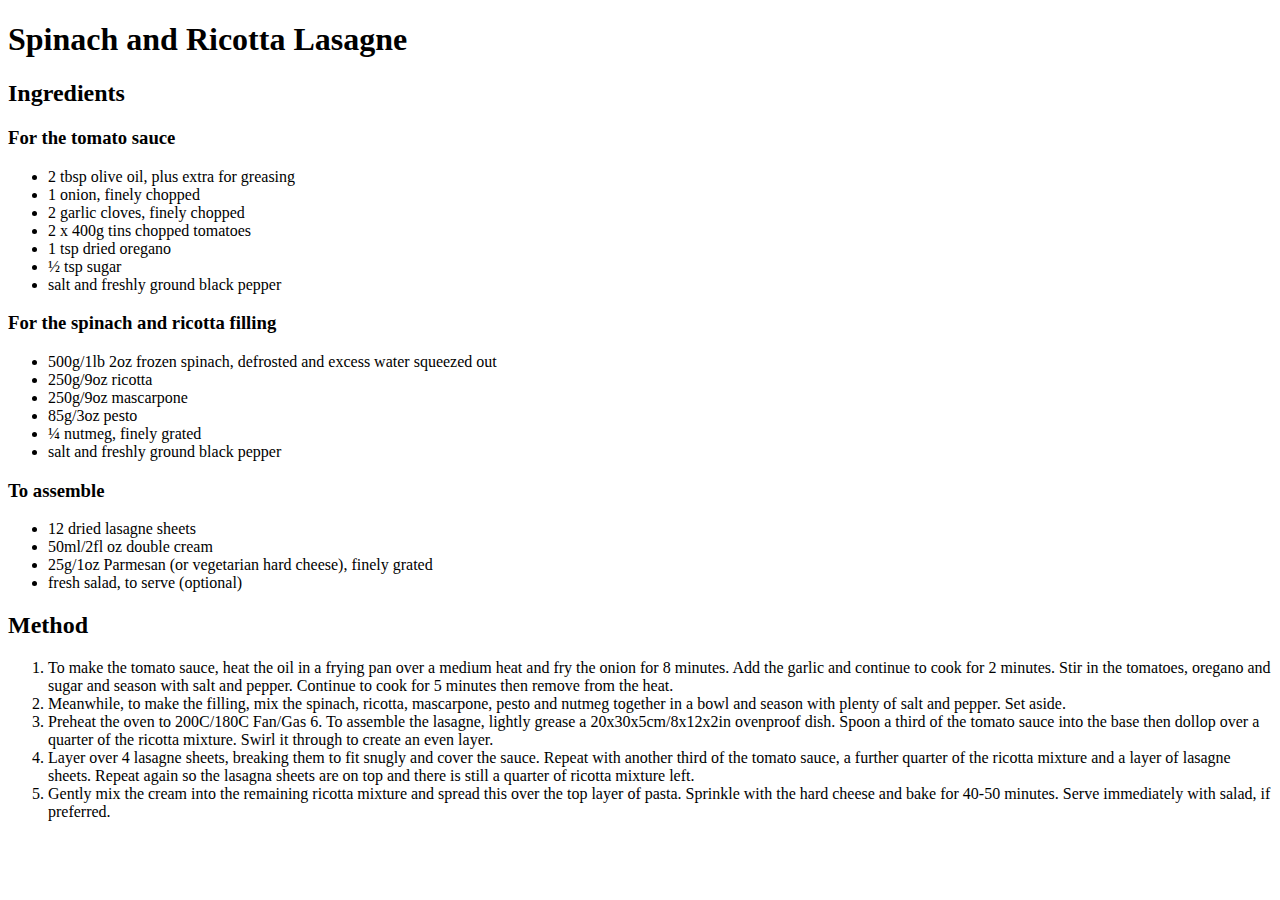
==== recipes/lasagna.html @ b8bc2172 "Add recipes folder and lassgna recipe" ====
<!DOCTYPE html>
<html lang="en">
<head>
    <meta charset="UTF-8">
    <meta name="viewport" content="width=device-width, initial-scale=1.0">
    <title>Document</title>
</head>
<body>
    <h1>Spinach and Ricotta Lasagne</h1>

    <h2>Ingredients</h2>

    <h3>For the tomato sauce</h3>
    <ul>
        <li>2 tbsp olive oil, plus extra for greasing</li>
        <li>1 onion, finely chopped</li>
        <li>2 garlic cloves, finely chopped</li>
        <li>2 x 400g tins chopped tomatoes</li>
        <li>1 tsp dried oregano</li>
        <li>½ tsp sugar</li>
        <li>salt and freshly ground black pepper</li>
    </ul>

    <h3>For the spinach and ricotta filling</h3>
    <ul>
        <li>500g/1lb 2oz frozen spinach, defrosted and excess water squeezed out</li>
        <li>250g/9oz ricotta</li>
        <li>250g/9oz mascarpone</li>
        <li>85g/3oz pesto</li>
        <li>¼ nutmeg, finely grated</li>
        <li>salt and freshly ground black pepper</li>
    </ul>

    <h3>To assemble</h3>
    <ul>
        <li>12 dried lasagne sheets</li>
        <li>50ml/2fl oz double cream</li>
        <li>25g/1oz Parmesan (or vegetarian hard cheese), finely grated</li>
        <li>fresh salad, to serve (optional)</li>
    </ul>
    
    <h2>Method</h2>
    <ol>
        <li>To make the tomato sauce, heat the oil in a frying pan over a medium heat and fry the onion for 8 minutes. Add the garlic and continue to cook for 2 minutes. Stir in the tomatoes, oregano and sugar and season with salt and pepper. Continue to cook for 5 minutes then remove from the heat.</li>
        <li>Meanwhile, to make the filling, mix the spinach, ricotta, mascarpone, pesto and nutmeg together in a bowl and season with plenty of salt and pepper. Set aside.</li>
        <li>Preheat the oven to 200C/180C Fan/Gas 6. To assemble the lasagne, lightly grease a 20x30x5cm/8x12x2in ovenproof dish. Spoon a third of the tomato sauce into the base then dollop over a quarter of the ricotta mixture. Swirl it through to create an even layer.</li>
        <li>Layer over 4 lasagne sheets, breaking them to fit snugly and cover the sauce. Repeat with another third of the tomato sauce, a further quarter of the ricotta mixture and a layer of lasagne sheets. Repeat again so the lasagna sheets are on top and there is still a quarter of ricotta mixture left.</li>
        <li>Gently mix the cream into the remaining ricotta mixture and spread this over the top layer of pasta. Sprinkle with the hard cheese and bake for 40-50 minutes. Serve immediately with salad, if preferred.</li>
    </ol>
</body>
</html>
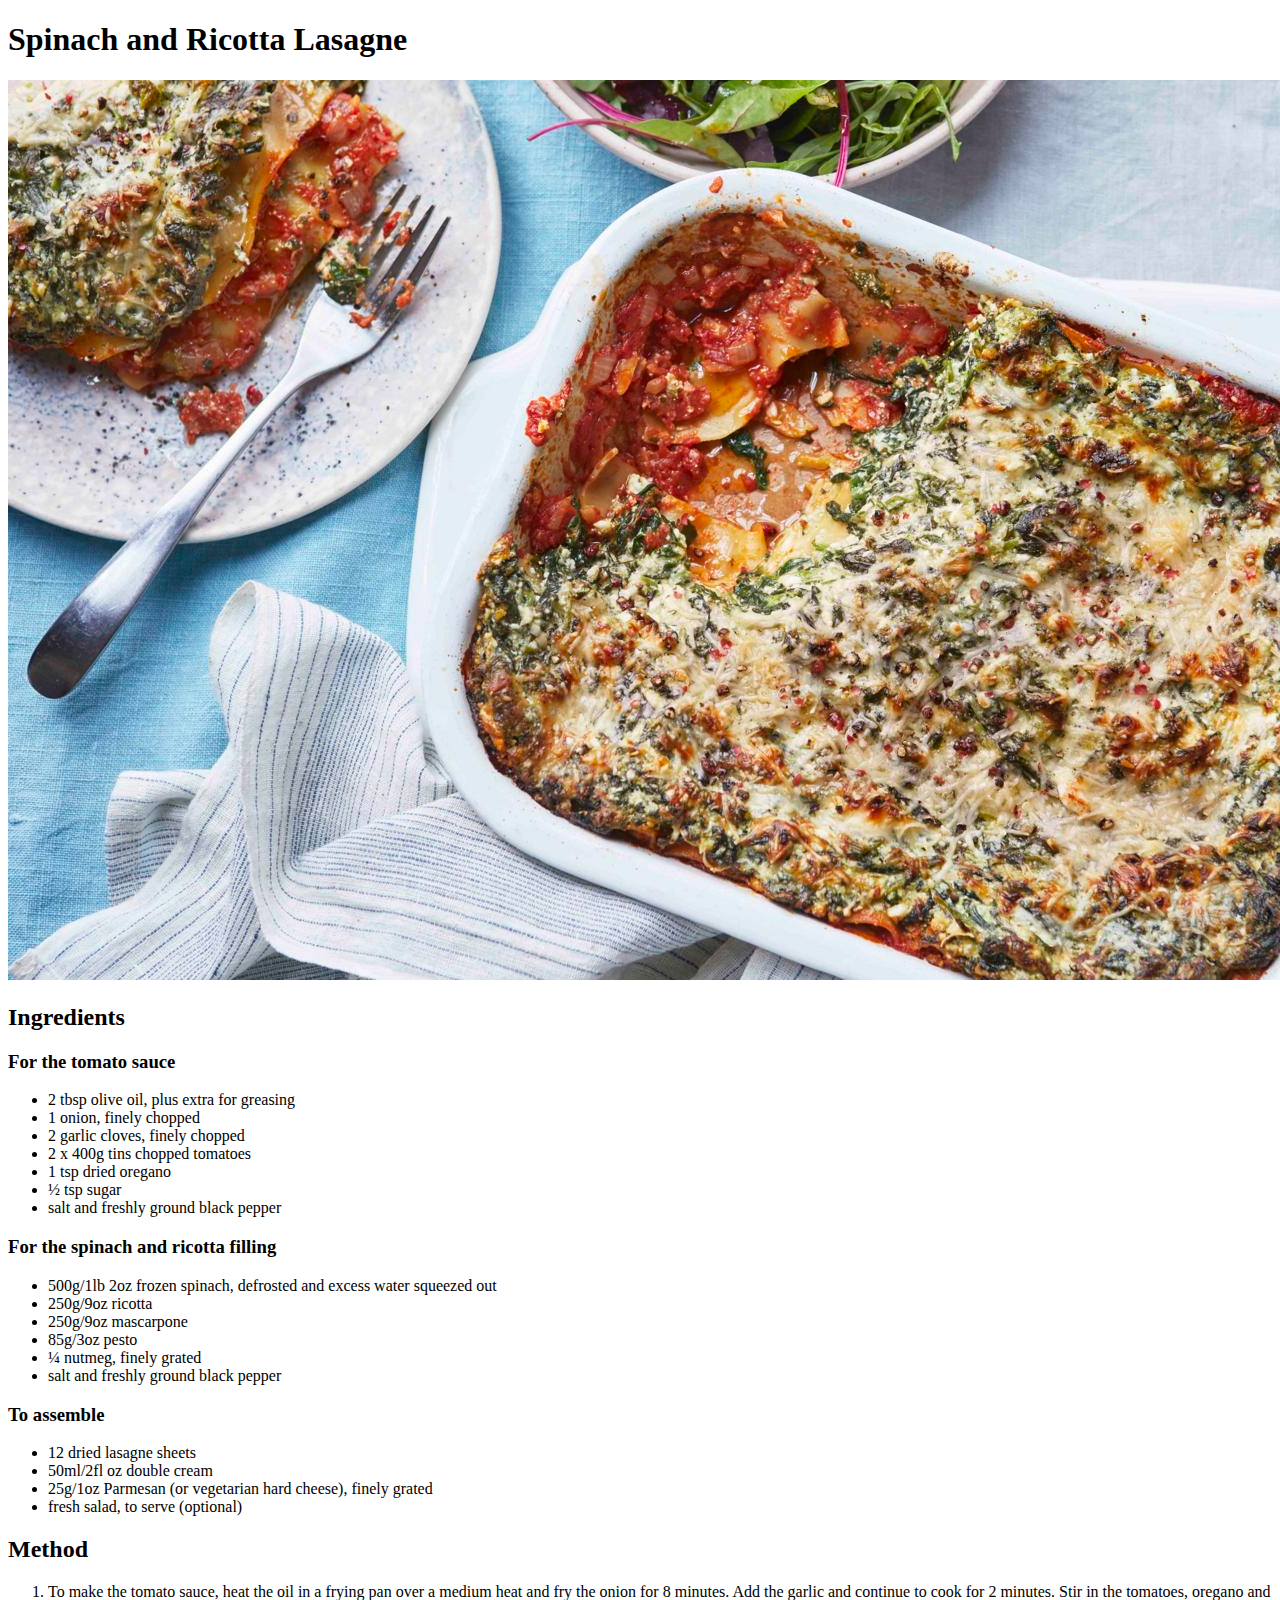
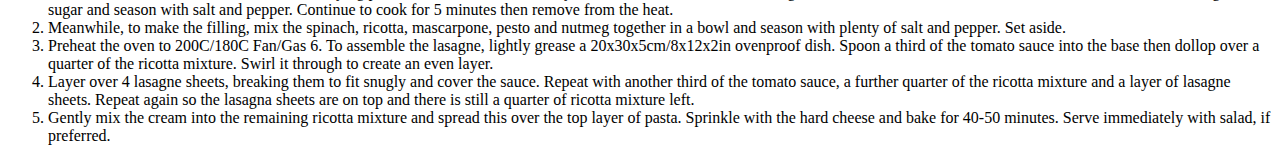
==== commit 2c7ef355: "Add image to lasagna page" ====
--- a/recipes/lasagna.html
+++ b/recipes/lasagna.html
@@ -3,10 +3,12 @@
 <head>
     <meta charset="UTF-8">
     <meta name="viewport" content="width=device-width, initial-scale=1.0">
-    <title>Document</title>
+    <title>Lasagne</title>
 </head>
 <body>
     <h1>Spinach and Ricotta Lasagne</h1>
+
+    <img src="../images/spinach_and_ricotta.jpg" alt="Spianch and Ricotta in a dish on a table with a portion served upon a plate, with glass of water and side salad.">
 
     <h2>Ingredients</h2>
 
